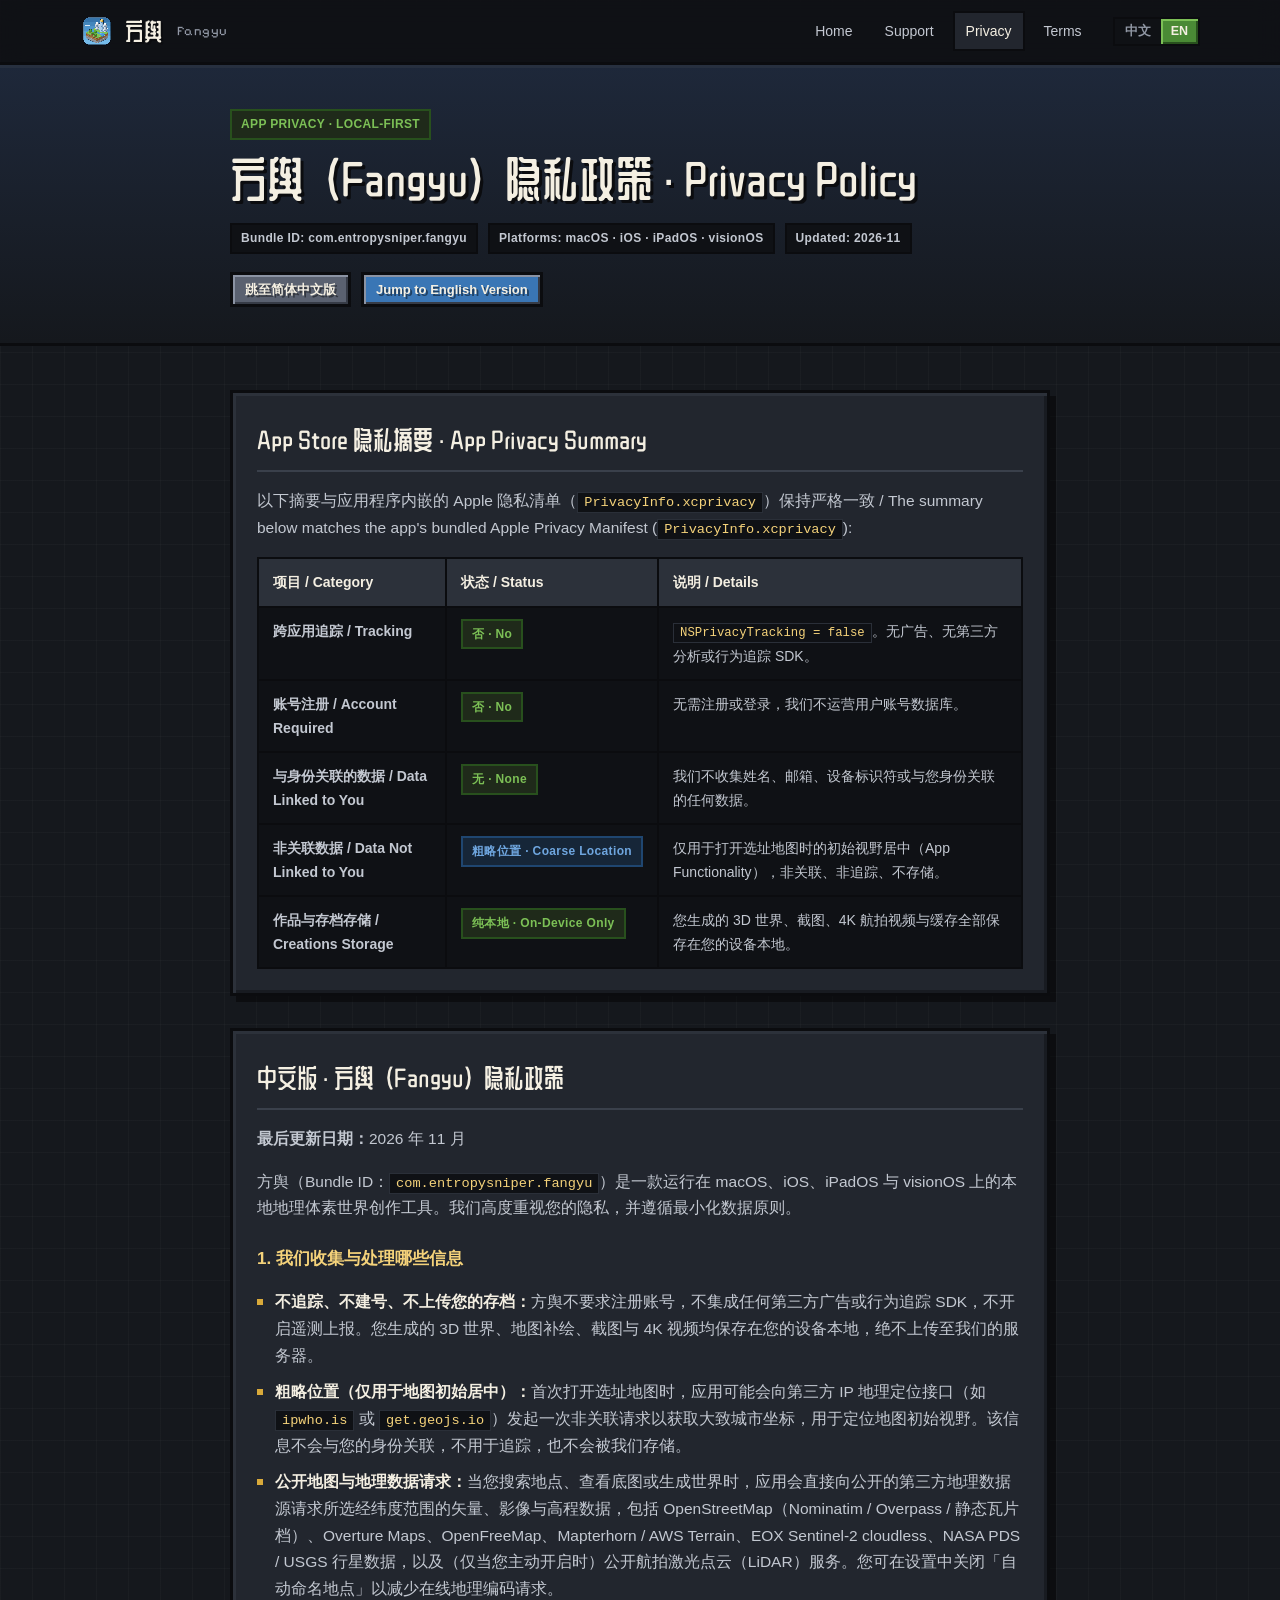
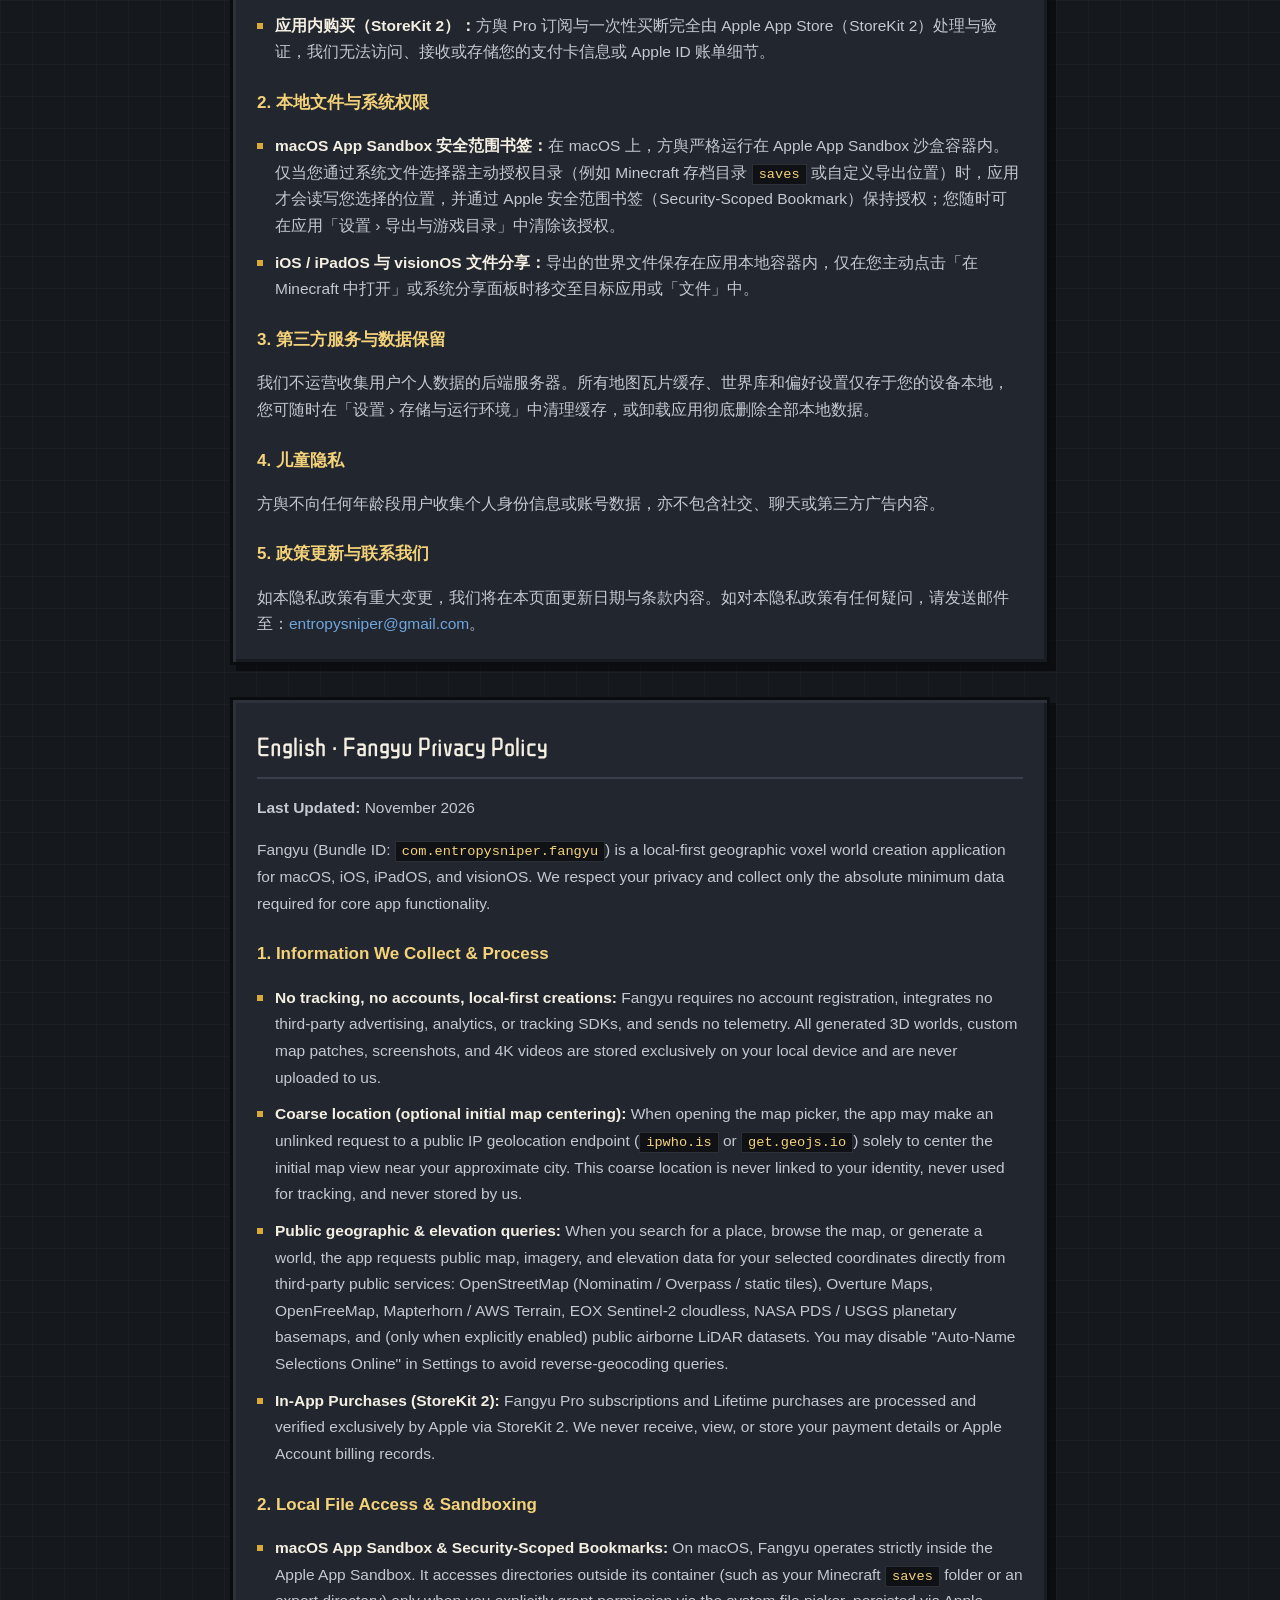
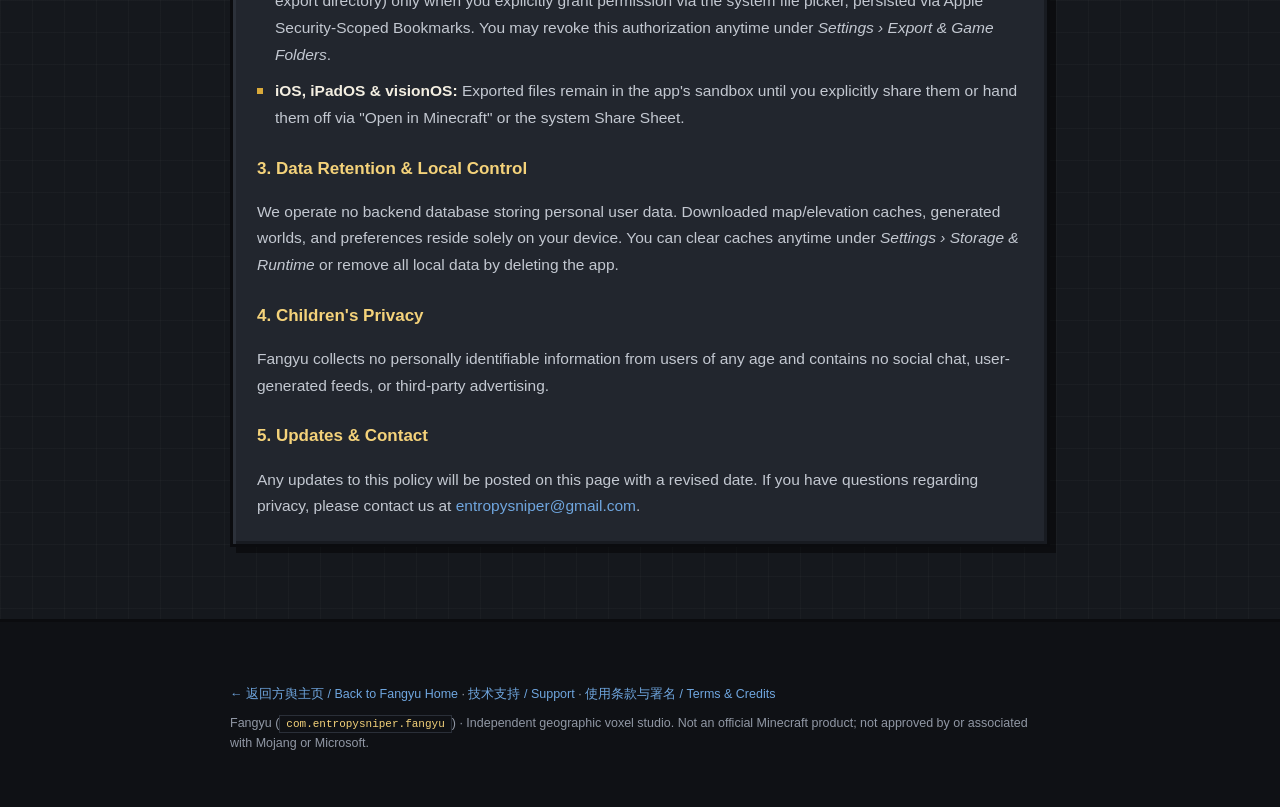
==== privacy/index.html @ dbdcccc5 "feat: add Fangyu GitHub Pages product homepage and App Store review pages" ====
<!doctype html>
<html lang="zh-Hans" data-lang="zh">
<head>
  <meta charset="utf-8" />
  <meta name="viewport" content="width=device-width, initial-scale=1, viewport-fit=cover" />
  <title>方舆（Fangyu）隐私政策 · Privacy Policy</title>
  <meta name="description" content="方舆（Fangyu, com.entropysniper.fangyu）隐私政策：零追踪、无需账号、本地优先存储，完整说明地理数据源与 App Store 购买隐私实践。" />
  <meta name="theme-color" content="#15181D" />
  <link rel="icon" type="image/png" href="../assets/favicon.png" />
  <link rel="apple-touch-icon" href="../assets/apple-touch-icon.png" />
  <link rel="preconnect" href="https://fonts.googleapis.com" />
  <link rel="preconnect" href="https://fonts.gstatic.com" crossorigin />
  <link href="https://fonts.googleapis.com/css2?family=Pixelify+Sans:wght@500;700&family=ZCOOL+QingKe+HuangYou&display=swap" rel="stylesheet" />
  <link rel="stylesheet" href="../assets/fangyu.css" />
  <script src="../assets/site.js"></script>
</head>
<body>

  <header class="site-nav">
    <div class="wrap nav-inner">
      <a class="brand" href="../index.html">
        <img class="brand-icon" src="../assets/app-icon-256.png" alt="方舆 Fangyu" width="34" height="34" />
        <span class="brand-name">方舆</span>
        <span class="brand-sub">Fangyu</span>
      </a>
      <nav class="nav-links" aria-label="Primary">
        <a href="../index.html"><span data-i18n="zh">产品主页</span><span data-i18n="en">Home</span></a>
        <a href="../support.html"><span data-i18n="zh">技术支持</span><span data-i18n="en">Support</span></a>
        <a href="../privacy.html" class="is-active"><span data-i18n="zh">隐私政策</span><span data-i18n="en">Privacy</span></a>
        <a href="../terms.html"><span data-i18n="zh">使用条款与署名</span><span data-i18n="en">Terms</span></a>
      </nav>
      <div class="lang-switch" role="group" aria-label="Language">
        <button type="button" data-set-lang="zh" class="is-on" aria-pressed="true">中文</button>
        <button type="button" data-set-lang="en" aria-pressed="false">EN</button>
      </div>
    </div>
  </header>

  <section class="doc-hero">
    <div class="wrap-narrow">
      <span class="px-badge px-badge-green">APP PRIVACY · LOCAL-FIRST</span>
      <h1>方舆（Fangyu）隐私政策 · Privacy Policy</h1>
      <div class="doc-meta">
        <span class="px-badge">Bundle ID: com.entropysniper.fangyu</span>
        <span class="px-badge">Platforms: macOS · iOS · iPadOS · visionOS</span>
        <span class="px-badge">Updated: 2026-11</span>
      </div>
      <div class="doc-jump">
        <a class="px-btn px-btn-stone px-btn-sm" href="#zh">跳至简体中文版</a>
        <a class="px-btn px-btn-water px-btn-sm" href="#en">Jump to English Version</a>
      </div>
    </div>
  </section>

  <main class="wrap-narrow doc-body">
    <!-- App Privacy Summary Table (Always Visible in Both Languages) -->
    <section class="px-panel doc-section" aria-label="App Privacy Summary">
      <h2>App Store 隐私摘要 · App Privacy Summary</h2>
      <p>以下摘要与应用程序内嵌的 Apple 隐私清单（<code>PrivacyInfo.xcprivacy</code>）保持严格一致 / The summary below matches the app's bundled Apple Privacy Manifest (<code>PrivacyInfo.xcprivacy</code>):</p>
      <div class="data-table-wrap">
        <table class="data-table">
          <thead>
            <tr>
              <th>项目 / Category</th>
              <th>状态 / Status</th>
              <th>说明 / Details</th>
            </tr>
          </thead>
          <tbody>
            <tr>
              <td><strong>跨应用追踪 / Tracking</strong></td>
              <td><span class="px-badge px-badge-green">否 · No</span></td>
              <td><code>NSPrivacyTracking = false</code>。无广告、无第三方分析或行为追踪 SDK。</td>
            </tr>
            <tr>
              <td><strong>账号注册 / Account Required</strong></td>
              <td><span class="px-badge px-badge-green">否 · No</span></td>
              <td>无需注册或登录，我们不运营用户账号数据库。</td>
            </tr>
            <tr>
              <td><strong>与身份关联的数据 / Data Linked to You</strong></td>
              <td><span class="px-badge px-badge-green">无 · None</span></td>
              <td>我们不收集姓名、邮箱、设备标识符或与您身份关联的任何数据。</td>
            </tr>
            <tr>
              <td><strong>非关联数据 / Data Not Linked to You</strong></td>
              <td><span class="px-badge px-badge-water">粗略位置 · Coarse Location</span></td>
              <td>仅用于打开选址地图时的初始视野居中（App Functionality），非关联、非追踪、不存储。</td>
            </tr>
            <tr>
              <td><strong>作品与存档存储 / Creations Storage</strong></td>
              <td><span class="px-badge px-badge-green">纯本地 · On-Device Only</span></td>
              <td>您生成的 3D 世界、截图、4K 航拍视频与缓存全部保存在您的设备本地。</td>
            </tr>
          </tbody>
        </table>
      </div>
    </section>

    <!-- Simplified Chinese Full Text (Always in DOM, no JS required) -->
    <article class="px-panel doc-section" id="zh" lang="zh-Hans">
      <h2>中文版 · 方舆（Fangyu）隐私政策</h2>
      <p><strong>最后更新日期：</strong>2026 年 11 月</p>
      <p>方舆（Bundle ID：<code>com.entropysniper.fangyu</code>）是一款运行在 macOS、iOS、iPadOS 与 visionOS 上的本地地理体素世界创作工具。我们高度重视您的隐私，并遵循最小化数据原则。</p>

      <h3>1. 我们收集与处理哪些信息</h3>
      <ul class="doc-list">
        <li><strong>不追踪、不建号、不上传您的存档：</strong>方舆不要求注册账号，不集成任何第三方广告或行为追踪 SDK，不开启遥测上报。您生成的 3D 世界、地图补绘、截图与 4K 视频均保存在您的设备本地，绝不上传至我们的服务器。</li>
        <li><strong>粗略位置（仅用于地图初始居中）：</strong>首次打开选址地图时，应用可能会向第三方 IP 地理定位接口（如 <code>ipwho.is</code> 或 <code>get.geojs.io</code>）发起一次非关联请求以获取大致城市坐标，用于定位地图初始视野。该信息不会与您的身份关联，不用于追踪，也不会被我们存储。</li>
        <li><strong>公开地图与地理数据请求：</strong>当您搜索地点、查看底图或生成世界时，应用会直接向公开的第三方地理数据源请求所选经纬度范围的矢量、影像与高程数据，包括 OpenStreetMap（Nominatim / Overpass / 静态瓦片档）、Overture Maps、OpenFreeMap、Mapterhorn / AWS Terrain、EOX Sentinel-2 cloudless、NASA PDS / USGS 行星数据，以及（仅当您主动开启时）公开航拍激光点云（LiDAR）服务。您可在设置中关闭「自动命名地点」以减少在线地理编码请求。</li>
        <li><strong>应用内购买（StoreKit 2）：</strong>方舆 Pro 订阅与一次性买断完全由 Apple App Store（StoreKit 2）处理与验证，我们无法访问、接收或存储您的支付卡信息或 Apple ID 账单细节。</li>
      </ul>

      <h3>2. 本地文件与系统权限</h3>
      <ul class="doc-list">
        <li><strong>macOS App Sandbox 安全范围书签：</strong>在 macOS 上，方舆严格运行在 Apple App Sandbox 沙盒容器内。仅当您通过系统文件选择器主动授权目录（例如 Minecraft 存档目录 <code>saves</code> 或自定义导出位置）时，应用才会读写您选择的位置，并通过 Apple 安全范围书签（Security-Scoped Bookmark）保持授权；您随时可在应用「设置 › 导出与游戏目录」中清除该授权。</li>
        <li><strong>iOS / iPadOS 与 visionOS 文件分享：</strong>导出的世界文件保存在应用本地容器内，仅在您主动点击「在 Minecraft 中打开」或系统分享面板时移交至目标应用或「文件」中。</li>
      </ul>

      <h3>3. 第三方服务与数据保留</h3>
      <p>我们不运营收集用户个人数据的后端服务器。所有地图瓦片缓存、世界库和偏好设置仅存于您的设备本地，您可随时在「设置 › 存储与运行环境」中清理缓存，或卸载应用彻底删除全部本地数据。</p>

      <h3>4. 儿童隐私</h3>
      <p>方舆不向任何年龄段用户收集个人身份信息或账号数据，亦不包含社交、聊天或第三方广告内容。</p>

      <h3>5. 政策更新与联系我们</h3>
      <p>如本隐私政策有重大变更，我们将在本页面更新日期与条款内容。如对本隐私政策有任何疑问，请发送邮件至：<a href="mailto:entropysniper@gmail.com">entropysniper@gmail.com</a>。</p>
    </article>

    <!-- English Full Text (Always in DOM, no JS required) -->
    <article class="px-panel doc-section" id="en" lang="en">
      <h2>English · Fangyu Privacy Policy</h2>
      <p><strong>Last Updated:</strong> November 2026</p>
      <p>Fangyu (Bundle ID: <code>com.entropysniper.fangyu</code>) is a local-first geographic voxel world creation application for macOS, iOS, iPadOS, and visionOS. We respect your privacy and collect only the absolute minimum data required for core app functionality.</p>

      <h3>1. Information We Collect &amp; Process</h3>
      <ul class="doc-list">
        <li><strong>No tracking, no accounts, local-first creations:</strong> Fangyu requires no account registration, integrates no third-party advertising, analytics, or tracking SDKs, and sends no telemetry. All generated 3D worlds, custom map patches, screenshots, and 4K videos are stored exclusively on your local device and are never uploaded to us.</li>
        <li><strong>Coarse location (optional initial map centering):</strong> When opening the map picker, the app may make an unlinked request to a public IP geolocation endpoint (<code>ipwho.is</code> or <code>get.geojs.io</code>) solely to center the initial map view near your approximate city. This coarse location is never linked to your identity, never used for tracking, and never stored by us.</li>
        <li><strong>Public geographic &amp; elevation queries:</strong> When you search for a place, browse the map, or generate a world, the app requests public map, imagery, and elevation data for your selected coordinates directly from third-party public services: OpenStreetMap (Nominatim / Overpass / static tiles), Overture Maps, OpenFreeMap, Mapterhorn / AWS Terrain, EOX Sentinel-2 cloudless, NASA PDS / USGS planetary basemaps, and (only when explicitly enabled) public airborne LiDAR datasets. You may disable "Auto-Name Selections Online" in Settings to avoid reverse-geocoding queries.</li>
        <li><strong>In-App Purchases (StoreKit 2):</strong> Fangyu Pro subscriptions and Lifetime purchases are processed and verified exclusively by Apple via StoreKit 2. We never receive, view, or store your payment details or Apple Account billing records.</li>
      </ul>

      <h3>2. Local File Access &amp; Sandboxing</h3>
      <ul class="doc-list">
        <li><strong>macOS App Sandbox &amp; Security-Scoped Bookmarks:</strong> On macOS, Fangyu operates strictly inside the Apple App Sandbox. It accesses directories outside its container (such as your Minecraft <code>saves</code> folder or an export directory) only when you explicitly grant permission via the system file picker, persisted via Apple Security-Scoped Bookmarks. You may revoke this authorization anytime under <em>Settings › Export &amp; Game Folders</em>.</li>
        <li><strong>iOS, iPadOS &amp; visionOS:</strong> Exported files remain in the app's sandbox until you explicitly share them or hand them off via "Open in Minecraft" or the system Share Sheet.</li>
      </ul>

      <h3>3. Data Retention &amp; Local Control</h3>
      <p>We operate no backend database storing personal user data. Downloaded map/elevation caches, generated worlds, and preferences reside solely on your device. You can clear caches anytime under <em>Settings › Storage &amp; Runtime</em> or remove all local data by deleting the app.</p>

      <h3>4. Children's Privacy</h3>
      <p>Fangyu collects no personally identifiable information from users of any age and contains no social chat, user-generated feeds, or third-party advertising.</p>

      <h3>5. Updates &amp; Contact</h3>
      <p>Any updates to this policy will be posted on this page with a revised date. If you have questions regarding privacy, please contact us at <a href="mailto:entropysniper@gmail.com">entropysniper@gmail.com</a>.</p>
    </article>
  </main>

  <footer class="site-footer">
    <div class="wrap-narrow footer-bottom">
      <p><a href="../index.html">← 返回方舆主页 / Back to Fangyu Home</a> · <a href="../support.html">技术支持 / Support</a> · <a href="../terms.html">使用条款与署名 / Terms &amp; Credits</a></p>
      <p>Fangyu (<code>com.entropysniper.fangyu</code>) · Independent geographic voxel studio. Not an official Minecraft product; not approved by or associated with Mojang or Microsoft.</p>
    </div>
  </footer>

</body>
</html>
---- assets/fangyu.css ----
/* ==========================================================================
   方舆像素 (Fangyu Pixel) — Product Homepage & App Store Compliance Stylesheet
   Tokens faithfully derived from apple/PixelCore/PixelTheme.swift
   ========================================================================== */

:root {
  /* Core surfaces */
  --bg: #15181D;
  --screen-bg: #1A1D23;
  --panel: #22262E;
  --panel-2: #2C313A;
  --well: #0F1115;
  --well-line: #2A2F38;
  --edge: #0B0C0F;
  --rule: #3A404B;
  --sep: #1D2128;

  /* Ink */
  --ink: #F4EFE2;
  --ink-2: #C3C8D1;
  --ink-3: #9198A5;

  /* Block materials */
  --stone: #5A6170;
  --stone-hi: #8B93A3;
  --stone-lo: #363B46;

  --grass: #4A8A35;
  --grass-hi: #7CC056;
  --grass-lo: #28501D;
  --grass-wash: #1F2A1A;

  --gold: #D9A93A;
  --gold-hi: #F4D27A;
  --gold-lo: #7C5C17;
  --gold-ink: #2A1D05;
  --gold-wash: #2A2412;

  --water: #3A76B5;
  --water-hi: #6FA6DF;
  --water-lo: #1F4670;
  --water-wash: #162638;

  --red: #B3443A;
  --red-hi: #E07462;
  --red-lo: #66221B;
  --red-wash: #2E1512;

  /* Typography */
  --font-display: "ZCOOL QingKe HuangYou", "PingFang SC", "Hiragino Sans GB", "Noto Sans SC", sans-serif;
  --font-num: "Pixelify Sans", ui-monospace, "SF Mono", Menlo, Consolas, monospace;
  --font-body: -apple-system, BlinkMacSystemFont, "SF Pro Text", "PingFang SC", "Hiragino Sans GB", "Noto Sans SC", "Microsoft YaHei", sans-serif;
  --font-mono: ui-monospace, "SF Mono", Menlo, Consolas, monospace;

  /* Metrics */
  --edge-w: 3px;
  --shadow: 6px 6px 0 rgba(0, 0, 0, 0.45);
  --shadow-sm: 4px 4px 0 rgba(0, 0, 0, 0.42);
  --max-w: 1160px;

  color-scheme: dark;
}

*, *::before, *::after {
  box-sizing: border-box;
}

html {
  scroll-behavior: smooth;
  background: var(--bg);
}

body {
  margin: 0;
  background-color: var(--bg);
  background-image:
    linear-gradient(rgba(244, 239, 226, 0.028) 1px, transparent 1px),
    linear-gradient(90deg, rgba(244, 239, 226, 0.028) 1px, transparent 1px);
  background-size: 32px 32px;
  color: var(--ink);
  font-family: var(--font-body);
  font-size: 15.5px;
  line-height: 1.72;
  -webkit-font-smoothing: antialiased;
  overflow-x: hidden;
}

h1, h2, h3, h4, p, ul, ol, dl, dd, figure {
  margin: 0;
}

ul, ol {
  padding: 0;
  list-style: none;
}

img {
  max-width: 100%;
  display: block;
}

a {
  color: var(--water-hi);
  text-decoration: none;
  text-underline-offset: 3px;
}

a:hover {
  text-decoration: underline;
}

:focus-visible {
  outline: 3px solid var(--ink);
  outline-offset: 3px;
}

code {
  font-family: var(--font-mono);
  font-size: 0.88em;
  background: var(--well);
  border: 1px solid var(--well-line);
  padding: 2px 6px;
  color: var(--gold-hi);
  overflow-wrap: anywhere;
}

/* Language visibility */
html[data-lang="zh"] [data-i18n="en"],
html[data-lang="en"] [data-i18n="zh"] {
  display: none !important;
}

/* Layout container */
.wrap {
  max-width: var(--max-w);
  margin: 0 auto;
  padding-inline: max(20px, env(safe-area-inset-left, 0px));
}

.wrap-narrow {
  max-width: 860px;
  margin: 0 auto;
  padding-inline: max(20px, env(safe-area-inset-left, 0px));
}

/* ==========================================================================
   Navigation Bar
   ========================================================================== */
.site-nav {
  position: sticky;
  top: 0;
  z-index: 50;
  background: rgba(15, 17, 21, 0.88);
  backdrop-filter: blur(12px);
  -webkit-backdrop-filter: blur(12px);
  border-bottom: 3px solid var(--edge);
  box-shadow: 0 3px 0 rgba(58, 64, 75, 0.35);
}

.nav-inner {
  display: flex;
  align-items: center;
  gap: 18px;
  min-height: 62px;
  padding-block: 8px;
}

.brand {
  display: inline-flex;
  align-items: center;
  gap: 11px;
  color: var(--ink);
  text-decoration: none !important;
  flex-shrink: 0;
}

.brand-icon {
  width: 34px;
  height: 34px;
  image-rendering: pixelated;
  flex-shrink: 0;
}

.brand-name {
  font-family: var(--font-display);
  font-size: 24px;
  letter-spacing: 0.06em;
  line-height: 1;
  text-shadow: 2px 2px 0 var(--edge);
}

.brand-sub {
  font-family: var(--font-num);
  font-size: 13px;
  color: var(--ink-3);
  letter-spacing: 0.04em;
  margin-left: 2px;
}

.nav-links {
  display: flex;
  align-items: center;
  gap: 6px;
  margin-left: auto;
  flex-wrap: wrap;
}

.nav-links a {
  color: var(--ink-2);
  font-size: 14px;
  font-weight: 500;
  padding: 6px 11px;
  border: 2px solid transparent;
  transition: color 0.12s, background 0.12s, border-color 0.12s;
  white-space: nowrap;
}

.nav-links a:hover,
.nav-links a.is-active {
  color: var(--ink);
  background: var(--panel);
  border-color: var(--edge);
  text-decoration: none;
}

.lang-switch {
  display: inline-flex;
  border: 2px solid var(--edge);
  background: var(--well);
  flex-shrink: 0;
}

.lang-switch button {
  appearance: none;
  border: 0;
  background: transparent;
  color: var(--ink-3);
  font-family: var(--font-body);
  font-size: 12.5px;
  font-weight: 600;
  padding: 5px 10px;
  cursor: pointer;
  line-height: 1.2;
}

.lang-switch button.is-on {
  background: var(--grass);
  color: var(--ink);
  box-shadow: inset 2px 2px 0 var(--grass-hi), inset -2px -2px 0 var(--grass-lo);
}

.lang-switch button:hover:not(.is-on) {
  color: var(--ink);
  background: var(--panel);
}

/* ==========================================================================
   Pixel UI Primitives (Panels, Buttons, Badges, Wells)
   ========================================================================== */
.px-panel {
  background: var(--panel);
  border: var(--edge-w) solid var(--edge);
  box-shadow:
    inset 3px 3px 0 var(--panel-2),
    inset -3px -3px 0 #181B21,
    var(--shadow);
  padding: 24px;
}

.px-panel-flat {
  background: var(--panel);
  border: var(--edge-w) solid var(--edge);
  box-shadow:
    inset 2px 2px 0 var(--panel-2),
    inset -2px -2px 0 #181B21;
  padding: 20px;
}

.px-panel-gold {
  background: var(--gold-wash);
  border: var(--edge-w) solid var(--gold-lo);
  box-shadow:
    inset 2px 2px 0 rgba(244, 210, 122, 0.2),
    inset -2px -2px 0 rgba(11, 12, 15, 0.5),
    var(--shadow);
  padding: 24px;
}

.px-well {
  background: var(--well);
  border: var(--edge-w) solid var(--edge);
  box-shadow: inset 3px 3px 0 rgba(0, 0, 0, 0.55);
  padding: 16px;
}

.px-btn {
  display: inline-flex;
  align-items: center;
  justify-content: center;
  gap: 8px;
  font-family: var(--font-body);
  font-size: 14px;
  font-weight: 600;
  line-height: 1.2;
  padding: 10px 15px;
  border: var(--edge-w) solid var(--edge);
  cursor: pointer;
  text-decoration: none !important;
  transition: transform 0.08s ease, filter 0.1s ease;
  user-select: none;
  white-space: nowrap;
}

.px-btn:hover {
  filter: brightness(1.08);
}

.px-btn:active {
  transform: translate(2px, 2px);
}

.px-btn-primary {
  background: var(--grass);
  color: var(--ink);
  box-shadow:
    inset 3px 3px 0 var(--grass-hi),
    inset -3px -3px 0 var(--grass-lo),
    var(--shadow-sm);
  text-shadow: 2px 2px 0 rgba(0, 0, 0, 0.45);
}

.px-btn-gold {
  background: var(--gold);
  color: var(--gold-ink);
  box-shadow:
    inset 3px 3px 0 var(--gold-hi),
    inset -3px -3px 0 var(--gold-lo),
    var(--shadow-sm);
  text-shadow: 1px 1px 0 rgba(255, 255, 255, 0.3);
}

.px-btn-stone {
  background: var(--stone);
  color: var(--ink);
  box-shadow:
    inset 3px 3px 0 var(--stone-hi),
    inset -3px -3px 0 var(--stone-lo),
    var(--shadow-sm);
  text-shadow: 2px 2px 0 rgba(0, 0, 0, 0.45);
}

.px-btn-water {
  background: var(--water);
  color: var(--ink);
  box-shadow:
    inset 3px 3px 0 var(--water-hi),
    inset -3px -3px 0 var(--water-lo),
    var(--shadow-sm);
  text-shadow: 2px 2px 0 rgba(0, 0, 0, 0.45);
}

.px-btn-sm {
  font-size: 13px;
  padding: 7px 12px;
  box-shadow:
    inset 2px 2px 0 var(--stone-hi),
    inset -2px -2px 0 var(--stone-lo);
}

.px-badge {
  display: inline-flex;
  align-items: center;
  gap: 6px;
  font-size: 12px;
  font-weight: 600;
  letter-spacing: 0.03em;
  padding: 3px 9px;
  border: 2px solid var(--edge);
  background: var(--well);
  color: var(--ink-2);
  white-space: nowrap;
}

.px-badge .dot {
  width: 7px;
  height: 7px;
  display: inline-block;
  flex-shrink: 0;
}

.px-badge-green {
  background: var(--grass-wash);
  border-color: var(--grass-lo);
  color: var(--grass-hi);
}

.px-badge-gold {
  background: var(--gold-wash);
  border-color: var(--gold-lo);
  color: var(--gold-hi);
}

.px-badge-water {
  background: var(--water-wash);
  border-color: var(--water-lo);
  color: var(--water-hi);
}

/* ==========================================================================
   Hero Section (Dusk Pixel Sky Bands + Interactive Voxel Diorama)
   ========================================================================== */
.hero {
  position: relative;
  padding-block: 52px 64px;
  background:
    linear-gradient(
      180deg,
      #1B2435 0%,
      #1B2435 16%,
      #223049 16%,
      #223049 32%,
      #2C3D5A 32%,
      #2C3D5A 48%,
      #3B4E6B 48%,
      #3B4E6B 62%,
      #4A5872 62%,
      #4A5872 74%,
      #242B38 74%,
      #15181D 100%
    );
  border-bottom: 3px solid var(--edge);
  overflow: hidden;
}

.hero::after {
  content: "";
  position: absolute;
  inset: 0;
  background-image:
    linear-gradient(rgba(11, 12, 15, 0.16) 1px, transparent 1px),
    linear-gradient(90deg, rgba(11, 12, 15, 0.16) 1px, transparent 1px);
  background-size: 32px 32px;
  pointer-events: none;
}

.hero-grid {
  position: relative;
  z-index: 1;
  display: grid;
  grid-template-columns: minmax(0, 1.02fr) minmax(0, 1.08fr);
  gap: 36px;
  align-items: center;
}

.hero-copy {
  display: flex;
  flex-direction: column;
  gap: 18px;
}

.hero-brand-row {
  display: flex;
  align-items: center;
  gap: 18px;
}

.hero-app-icon {
  width: 82px;
  height: 82px;
  image-rendering: pixelated;
  filter: drop-shadow(5px 5px 0 rgba(0, 0, 0, 0.48));
  flex-shrink: 0;
}

.hero-title {
  font-family: var(--font-display);
  font-size: clamp(48px, 6.2vw, 76px);
  font-weight: 400;
  line-height: 1.04;
  letter-spacing: 0.08em;
  color: var(--ink);
  text-shadow: 5px 5px 0 var(--edge);
}

.hero-title-en {
  font-family: var(--font-num);
  font-weight: 700;
  letter-spacing: 0.04em;
}

.hero-tagline {
  font-size: clamp(19px, 2.2vw, 24px);
  font-weight: 600;
  line-height: 1.4;
  color: var(--ink);
  text-shadow: 2px 2px 0 rgba(11, 12, 15, 0.85);
}

.hero-lede {
  font-size: 15.5px;
  color: #DDE2E8;
  max-width: 52ch;
  text-shadow: 1px 1px 0 rgba(11, 12, 15, 0.65);
}

.hero-platforms {
  display: flex;
  flex-wrap: wrap;
  gap: 8px;
}

.hero-actions {
  display: flex;
  flex-wrap: wrap;
  gap: 12px;
  padding-top: 4px;
}

.hero-note {
  font-size: 13px;
  color: #C3C8D1;
  border-left: 3px solid var(--gold);
  padding-left: 12px;
  background: rgba(15, 17, 21, 0.45);
  padding-block: 7px;
  padding-right: 12px;
}

/* Interactive Diorama Widget */
.diorama-shell {
  padding: 14px;
  display: flex;
  flex-direction: column;
  gap: 12px;
  background: rgba(21, 24, 29, 0.92);
}

.diorama-top {
  display: flex;
  align-items: center;
  justify-content: space-between;
  gap: 10px;
  flex-wrap: wrap;
}

.diorama-canvas-wrap {
  position: relative;
  width: 100%;
  aspect-ratio: 16 / 11;
  background: var(--well);
  border: 3px solid var(--edge);
  overflow: hidden;
  cursor: grab;
  touch-action: pan-y;
}

.diorama-canvas-wrap:active {
  cursor: grabbing;
}

.diorama-canvas-wrap canvas {
  width: 100%;
  height: 100%;
  display: block;
}

.diorama-hud-tl,
.diorama-hud-bl,
.diorama-hud-br {
  position: absolute;
  pointer-events: none;
  font-family: var(--font-mono);
  font-variant-numeric: tabular-nums;
  font-size: 11.5px;
  font-weight: 600;
  background: rgba(15, 17, 21, 0.84);
  border: 2px solid var(--edge);
  padding: 4px 9px;
  color: var(--ink);
  letter-spacing: 0.01em;
}

.diorama-hud-tl { top: 10px; left: 10px; }
.diorama-hud-bl { bottom: 10px; left: 10px; color: var(--gold-hi); }
.diorama-hud-br { bottom: 10px; right: 10px; color: var(--grass-hi); }

.diorama-controls {
  display: flex;
  flex-direction: column;
  gap: 8px;
}

.seg-row {
  display: flex;
  flex-wrap: wrap;
  gap: 6px;
  align-items: center;
}

.seg-label {
  font-size: 12px;
  font-weight: 600;
  color: var(--ink-3);
  min-width: 54px;
}

.seg-group {
  display: inline-flex;
  flex-wrap: wrap;
  border: 2px solid var(--edge);
  background: var(--well);
}

.seg-btn {
  appearance: none;
  border: 0;
  border-right: 2px solid var(--edge);
  background: transparent;
  color: var(--ink-2);
  font-family: var(--font-body);
  font-size: 12.5px;
  font-weight: 600;
  padding: 5px 10px;
  cursor: pointer;
}

.seg-btn:last-child {
  border-right: 0;
}

.seg-btn:hover {
  background: var(--panel);
  color: var(--ink);
}

.seg-btn.is-on {
  background: var(--grass);
  color: var(--ink);
  box-shadow: inset 2px 2px 0 var(--grass-hi), inset -2px -2px 0 var(--grass-lo);
}

.seg-btn.is-on-gold {
  background: var(--gold);
  color: var(--gold-ink);
  box-shadow: inset 2px 2px 0 var(--gold-hi), inset -2px -2px 0 var(--gold-lo);
}

.seg-btn.is-on-water {
  background: var(--water);
  color: var(--ink);
  box-shadow: inset 2px 2px 0 var(--water-hi), inset -2px -2px 0 var(--water-lo);
}

/* ==========================================================================
   Stats Ribbon
   ========================================================================== */
.stats-strip {
  background: var(--screen-bg);
  border-bottom: 3px solid var(--edge);
  padding-block: 22px;
}

.stats-grid {
  display: grid;
  grid-template-columns: repeat(4, minmax(0, 1fr));
  gap: 16px;
}

.stat-item {
  border-left: 3px solid var(--rule);
  padding-left: 14px;
}

.stat-num {
  font-family: var(--font-num);
  font-size: 26px;
  font-weight: 700;
  color: var(--gold-hi);
  line-height: 1.15;
}

.stat-label {
  font-size: 13px;
  color: var(--ink-2);
  margin-top: 2px;
}

/* ==========================================================================
   Content Sections
   ========================================================================== */
.sec {
  padding-block: 68px;
  border-bottom: 3px solid var(--sep);
}

.sec-alt {
  background: rgba(26, 29, 35, 0.72);
}

.sec-head {
  display: flex;
  flex-direction: column;
  gap: 10px;
  margin-bottom: 34px;
  max-width: 680px;
}

.sec-eyebrow {
  font-family: var(--font-num);
  font-size: 13px;
  font-weight: 600;
  letter-spacing: 0.12em;
  text-transform: uppercase;
  color: var(--gold-hi);
}

.sec-title {
  font-family: var(--font-display);
  font-size: clamp(28px, 3.6vw, 40px);
  font-weight: 400;
  line-height: 1.22;
  letter-spacing: 0.04em;
  text-shadow: 3px 3px 0 var(--edge);
}

.sec-desc {
  font-size: 15.5px;
  color: var(--ink-2);
}

/* 4-Step Flow */
.steps-grid {
  display: grid;
  grid-template-columns: repeat(4, minmax(0, 1fr));
  gap: 18px;
}

.step-card {
  display: flex;
  flex-direction: column;
  gap: 10px;
}

.step-num {
  font-family: var(--font-num);
  font-size: 28px;
  font-weight: 700;
  color: var(--grass-hi);
  line-height: 1;
}

.step-card h3 {
  font-size: 17px;
  font-weight: 700;
  color: var(--ink);
}

.step-card p {
  font-size: 14px;
  color: var(--ink-2);
}

/* Visual Showcase Gallery */
.gallery-grid {
  display: grid;
  grid-template-columns: repeat(3, minmax(0, 1fr));
  gap: 20px;
}

.gallery-card {
  padding: 0;
  overflow: hidden;
  display: flex;
  flex-direction: column;
}

.gallery-img-wrap {
  position: relative;
  aspect-ratio: 16 / 10;
  background: var(--well);
  border-bottom: 3px solid var(--edge);
  overflow: hidden;
}

.gallery-img-wrap img {
  width: 100%;
  height: 100%;
  object-fit: cover;
  transition: transform 0.35s ease;
}

.gallery-card:hover .gallery-img-wrap img {
  transform: scale(1.03);
}

.gallery-tag {
  position: absolute;
  top: 10px;
  left: 10px;
}

.gallery-body {
  padding: 18px 20px 20px;
  display: flex;
  flex-direction: column;
  gap: 8px;
  flex: 1;
}

.gallery-body h3 {
  font-size: 17px;
  font-weight: 700;
}

.gallery-body p {
  font-size: 14px;
  color: var(--ink-2);
}

/* Feature Bento Grid */
.features-grid {
  display: grid;
  grid-template-columns: repeat(3, minmax(0, 1fr));
  gap: 20px;
}

.feat-card {
  display: flex;
  flex-direction: column;
  gap: 12px;
}

.feat-head {
  display: flex;
  align-items: center;
  justify-content: space-between;
  gap: 10px;
}

.feat-icon {
  width: 40px;
  height: 40px;
  display: grid;
  place-items: center;
  background: var(--well);
  border: 3px solid var(--edge);
  font-family: var(--font-num);
  font-size: 18px;
  font-weight: 700;
  color: var(--gold-hi);
  flex-shrink: 0;
}

.feat-card h3 {
  font-size: 17.5px;
  font-weight: 700;
}

.feat-card p {
  font-size: 14.5px;
  color: var(--ink-2);
}

.feat-tags {
  display: flex;
  flex-wrap: wrap;
  gap: 6px;
  margin-top: auto;
  padding-top: 6px;
}

.feat-tags span {
  font-size: 12px;
  color: var(--ink-2);
  background: var(--well);
  border: 1px solid var(--well-line);
  padding: 2px 8px;
}

/* Export Formats Grid */
.exports-grid {
  display: grid;
  grid-template-columns: repeat(4, minmax(0, 1fr));
  gap: 16px;
}

.export-card {
  display: flex;
  flex-direction: column;
  gap: 8px;
  padding: 18px;
}

.export-ext {
  font-family: var(--font-num);
  font-size: 18px;
  font-weight: 700;
  color: var(--water-hi);
}

.export-card h3 {
  font-size: 15.5px;
  font-weight: 700;
}

.export-card p {
  font-size: 13.5px;
  color: var(--ink-2);
}

/* Apple Ecosystem Platforms */
.platforms-grid {
  display: grid;
  grid-template-columns: repeat(3, minmax(0, 1fr));
  gap: 20px;
}

.plat-card {
  display: flex;
  flex-direction: column;
  gap: 12px;
}

.plat-req {
  font-family: var(--font-num);
  font-size: 13px;
  color: var(--water-hi);
}

.plat-list {
  display: flex;
  flex-direction: column;
  gap: 7px;
  font-size: 14px;
  color: var(--ink-2);
}

.plat-list li {
  padding-left: 16px;
  position: relative;
}

.plat-list li::before {
  content: "";
  position: absolute;
  left: 0;
  top: 0.62em;
  width: 6px;
  height: 6px;
  background: var(--grass-hi);
}

/* Landmarks Chips */
.landmark-wall {
  display: flex;
  flex-wrap: wrap;
  gap: 8px;
}

.landmark-chip {
  font-size: 13.5px;
  background: var(--panel);
  border: 2px solid var(--edge);
  box-shadow: inset 2px 2px 0 var(--panel-2);
  padding: 6px 12px;
  color: var(--ink);
}

.landmark-chip small {
  color: var(--ink-3);
  margin-left: 6px;
  font-size: 12px;
}

/* Pricing / Fangyu Pro Section */
.pricing-layout {
  display: grid;
  grid-template-columns: minmax(0, 1fr) minmax(0, 1.35fr);
  gap: 24px;
  align-items: start;
}

.plan-cards {
  display: grid;
  grid-template-columns: repeat(3, minmax(0, 1fr));
  gap: 16px;
}

.plan-card {
  display: flex;
  flex-direction: column;
  gap: 10px;
  padding: 20px;
}

.plan-card-featured {
  background: var(--gold-wash);
  border-color: var(--gold);
  box-shadow:
    inset 3px 3px 0 rgba(244, 210, 122, 0.22),
    inset -3px -3px 0 rgba(11, 12, 15, 0.6),
    var(--shadow);
}

.plan-price {
  font-family: var(--font-num);
  font-size: 32px;
  font-weight: 700;
  color: var(--ink);
  line-height: 1.1;
}

.plan-card-featured .plan-price {
  color: var(--gold-hi);
}

.plan-price-sub {
  font-family: var(--font-num);
  font-size: 14px;
  color: var(--ink-3);
}

.check-list {
  display: flex;
  flex-direction: column;
  gap: 9px;
  font-size: 14.5px;
}

.check-list li {
  display: flex;
  gap: 10px;
  align-items: flex-start;
  color: var(--ink-2);
}

.check-mark {
  font-family: var(--font-num);
  font-weight: 700;
  color: var(--grass-hi);
  flex-shrink: 0;
  line-height: 1.5;
}

.check-mark-gold {
  color: var(--gold-hi);
}

.disclosure-box {
  margin-top: 20px;
  font-size: 13px;
  line-height: 1.72;
  color: var(--ink-3);
}

/* App Store Review / Compliance Bar */
.review-grid {
  display: grid;
  grid-template-columns: repeat(3, minmax(0, 1fr));
  gap: 18px;
}

.review-card {
  display: flex;
  flex-direction: column;
  gap: 10px;
}

.review-card h3 {
  font-size: 16.5px;
  font-weight: 700;
}

.review-card p {
  font-size: 14px;
  color: var(--ink-2);
}

.review-card .px-btn {
  margin-top: auto;
  align-self: flex-start;
}

/* ==========================================================================
   Subpages (Privacy, Support, Terms)
   ========================================================================== */
.doc-hero {
  padding-block: 44px 36px;
  background: linear-gradient(180deg, #1E283A 0%, #15181D 100%);
  border-bottom: 3px solid var(--edge);
}

.doc-hero h1 {
  font-family: var(--font-display);
  font-size: clamp(32px, 4.4vw, 48px);
  font-weight: 400;
  line-height: 1.2;
  text-shadow: 3px 3px 0 var(--edge);
  margin-top: 10px;
}

.doc-meta {
  display: flex;
  flex-wrap: wrap;
  gap: 10px;
  margin-top: 16px;
}

.doc-jump {
  display: flex;
  flex-wrap: wrap;
  gap: 10px;
  margin-top: 18px;
}

.doc-body {
  padding-block: 44px 72px;
  display: flex;
  flex-direction: column;
  gap: 32px;
}

.doc-section {
  display: flex;
  flex-direction: column;
  gap: 16px;
}

.doc-section h2 {
  font-family: var(--font-display);
  font-size: 26px;
  font-weight: 400;
  color: var(--ink);
  padding-bottom: 8px;
  border-bottom: 2px solid var(--rule);
}

.doc-section h3 {
  font-size: 17px;
  font-weight: 700;
  color: var(--gold-hi);
  margin-top: 6px;
}

.doc-section p,
.doc-section li {
  color: var(--ink-2);
}

.doc-list {
  display: flex;
  flex-direction: column;
  gap: 10px;
}

.doc-list li {
  padding-left: 18px;
  position: relative;
}

.doc-list li::before {
  content: "";
  position: absolute;
  left: 0;
  top: 0.65em;
  width: 6px;
  height: 6px;
  background: var(--gold);
}

.doc-list strong {
  color: var(--ink);
}

.data-table-wrap {
  overflow-x: auto;
}

.data-table {
  width: 100%;
  border-collapse: collapse;
  font-size: 14px;
  min-width: 540px;
}

.data-table th,
.data-table td {
  text-align: left;
  padding: 11px 14px;
  border: 2px solid var(--edge);
  vertical-align: top;
}

.data-table th {
  background: var(--panel-2);
  color: var(--ink);
  font-weight: 700;
}

.data-table td {
  background: var(--well);
  color: var(--ink-2);
}

.faq-item {
  border-bottom: 2px solid var(--sep);
  padding-bottom: 16px;
  margin-bottom: 16px;
}

.faq-item:last-child {
  border-bottom: 0;
  padding-bottom: 0;
  margin-bottom: 0;
}

.faq-item h3 {
  font-size: 16px;
  color: var(--ink);
  margin-bottom: 6px;
}

.notice-pre {
  font-family: var(--font-mono);
  font-size: 12.5px;
  line-height: 1.65;
  background: var(--well);
  border: 2px solid var(--edge);
  padding: 16px;
  color: var(--ink-2);
  overflow-x: auto;
  white-space: pre-wrap;
}

/* ==========================================================================
   Footer
   ========================================================================== */
.site-footer {
  background: var(--well);
  border-top: 3px solid var(--edge);
  padding-block: 42px 54px;
  font-size: 13.5px;
  color: var(--ink-3);
}

.footer-top {
  display: flex;
  flex-wrap: wrap;
  justify-content: space-between;
  gap: 28px;
  padding-bottom: 24px;
  border-bottom: 2px solid var(--sep);
}

.footer-brand {
  max-width: 440px;
  display: flex;
  flex-direction: column;
  gap: 10px;
}

.footer-links {
  display: flex;
  flex-wrap: wrap;
  gap: 12px 24px;
  align-items: flex-start;
}

.footer-col {
  display: flex;
  flex-direction: column;
  gap: 7px;
  min-width: 130px;
}

.footer-col h4 {
  font-size: 12.5px;
  font-weight: 700;
  letter-spacing: 0.08em;
  text-transform: uppercase;
  color: var(--ink);
  margin-bottom: 3px;
}

.footer-col a {
  color: var(--ink-2);
  font-size: 13.5px;
}

.footer-bottom {
  padding-top: 20px;
  display: flex;
  flex-direction: column;
  gap: 8px;
  font-size: 12.5px;
  line-height: 1.65;
}

/* ==========================================================================
   Responsive
   ========================================================================== */
@media (max-width: 980px) {
  .hero-grid,
  .pricing-layout {
    grid-template-columns: 1fr;
  }

  .steps-grid,
  .exports-grid,
  .stats-grid {
    grid-template-columns: repeat(2, minmax(0, 1fr));
  }

  .gallery-grid,
  .features-grid,
  .platforms-grid,
  .review-grid,
  .plan-cards {
    grid-template-columns: 1fr;
  }
}

@media (max-width: 640px) {
  .nav-inner {
    flex-wrap: wrap;
    gap: 8px 10px;
    padding-block: 10px 8px;
  }

  .brand-sub {
    display: none;
  }

  .nav-links {
    order: 3;
    flex-basis: 100%;
    width: 100%;
    margin-left: 0;
    justify-content: flex-start;
    gap: 4px;
    padding-top: 8px;
    border-top: 1px solid var(--sep);
  }

  .nav-links a {
    font-size: 13px;
    padding: 4px 8px;
  }

  .lang-switch {
    margin-left: auto;
  }

  .hero {
    padding-block: 32px 44px;
  }

  .hero-app-icon {
    width: 64px;
    height: 64px;
  }

  .steps-grid,
  .exports-grid,
  .stats-grid {
    grid-template-columns: 1fr;
  }

  .px-panel {
    padding: 18px;
  }

  .diorama-hud-br {
    display: none;
  }
}

@media (prefers-reduced-motion: reduce) {
  html {
    scroll-behavior: auto;
  }
  .gallery-img-wrap img {
    transition: none;
  }
}
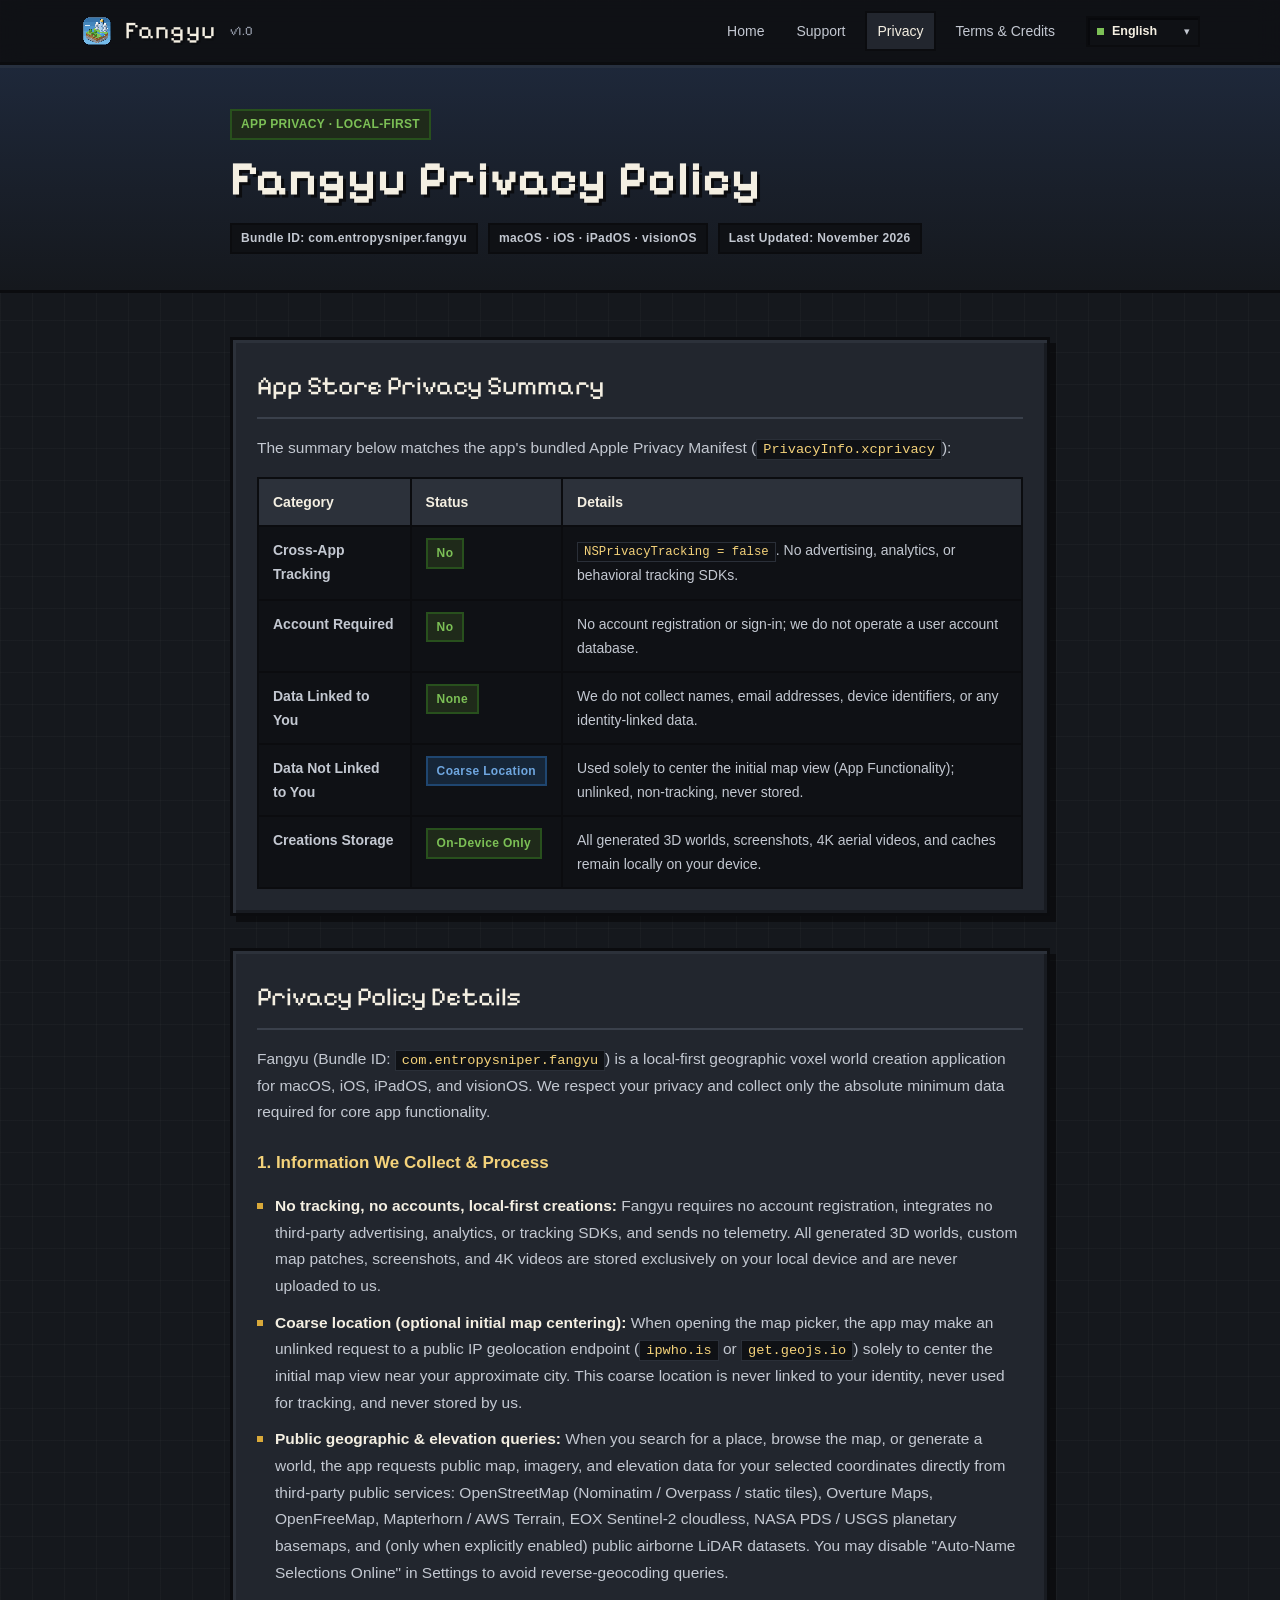
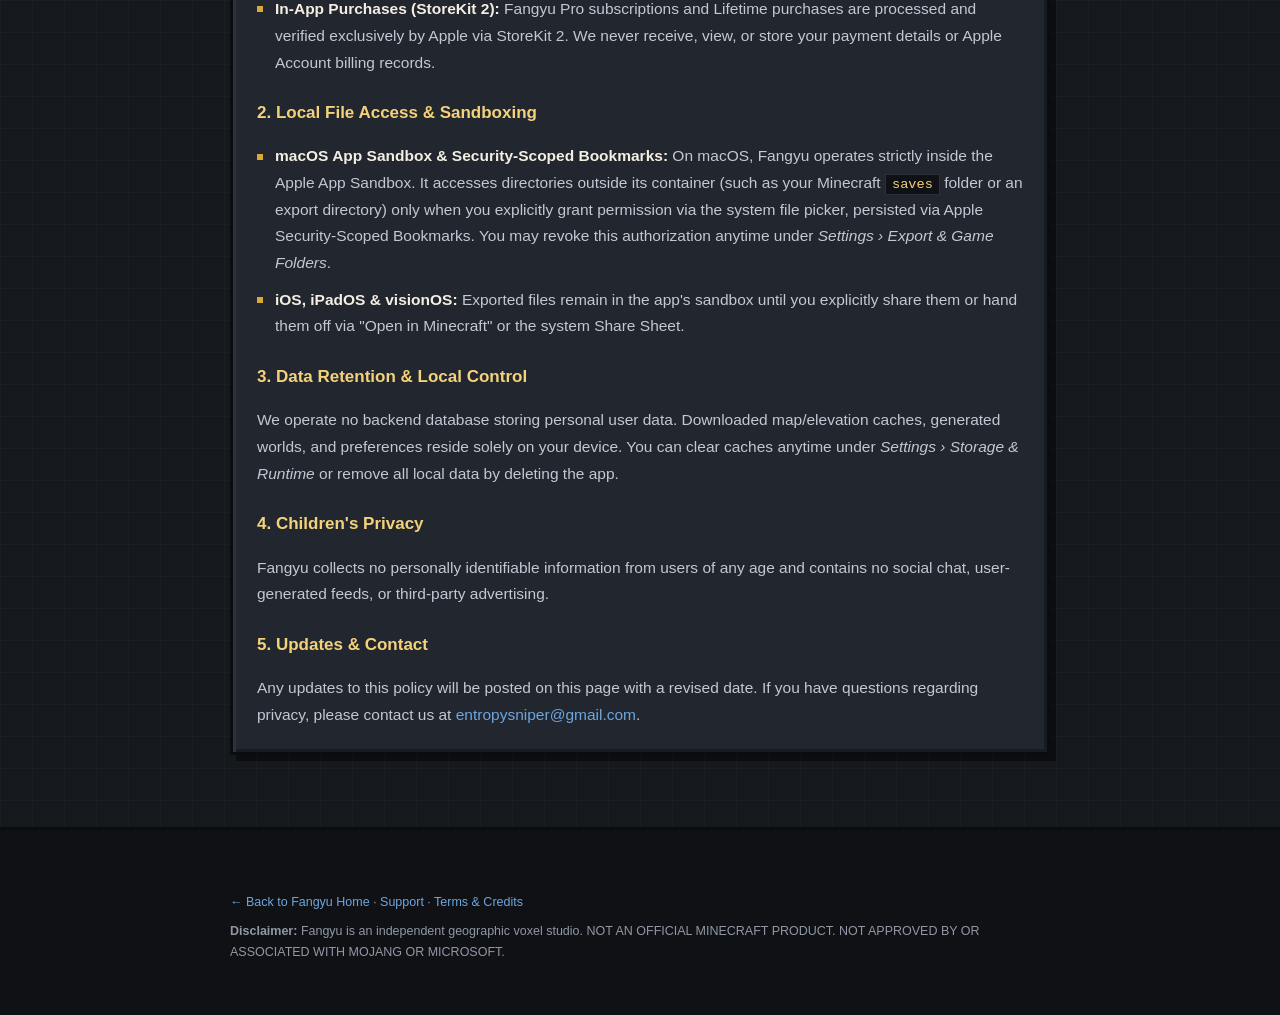
==== commit 57583ddd: "feat(i18n): default GitHub Pages to English and add DE, PT, ES, JA, KO localizations" ====
--- a/privacy/index.html
+++ b/privacy/index.html
@@ -1,10 +1,10 @@
 <!doctype html>
-<html lang="zh-Hans" data-lang="zh">
+<html lang="en" data-lang="en">
 <head>
   <meta charset="utf-8" />
   <meta name="viewport" content="width=device-width, initial-scale=1, viewport-fit=cover" />
-  <title>方舆（Fangyu）隐私政策 · Privacy Policy</title>
-  <meta name="description" content="方舆（Fangyu, com.entropysniper.fangyu）隐私政策：零追踪、无需账号、本地优先存储，完整说明地理数据源与 App Store 购买隐私实践。" />
+  <title>Fangyu Privacy Policy</title>
+  <meta name="description" content="Fangyu (com.entropysniper.fangyu) Privacy Policy: zero tracking, no accounts, local-first storage, public geographic data endpoints, and Apple StoreKit 2 privacy practices." />
   <meta name="theme-color" content="#15181D" />
   <link rel="icon" type="image/png" href="../assets/favicon.png" />
   <link rel="apple-touch-icon" href="../assets/apple-touch-icon.png" />
@@ -12,26 +12,34 @@
   <link rel="preconnect" href="https://fonts.gstatic.com" crossorigin />
   <link href="https://fonts.googleapis.com/css2?family=Pixelify+Sans:wght@500;700&family=ZCOOL+QingKe+HuangYou&display=swap" rel="stylesheet" />
   <link rel="stylesheet" href="../assets/fangyu.css" />
+  <script src="../assets/i18n-docs.js"></script>
   <script src="../assets/site.js"></script>
 </head>
-<body>
+<body data-page="privacy">
 
   <header class="site-nav">
     <div class="wrap nav-inner">
       <a class="brand" href="../index.html">
-        <img class="brand-icon" src="../assets/app-icon-256.png" alt="方舆 Fangyu" width="34" height="34" />
-        <span class="brand-name">方舆</span>
-        <span class="brand-sub">Fangyu</span>
+        <img class="brand-icon" src="../assets/app-icon-256.png" alt="Fangyu" width="34" height="34" />
+        <span class="brand-name" data-t="brand.name">Fangyu</span>
+        <span class="brand-sub">v1.0</span>
       </a>
       <nav class="nav-links" aria-label="Primary">
-        <a href="../index.html"><span data-i18n="zh">产品主页</span><span data-i18n="en">Home</span></a>
-        <a href="../support.html"><span data-i18n="zh">技术支持</span><span data-i18n="en">Support</span></a>
-        <a href="../privacy.html" class="is-active"><span data-i18n="zh">隐私政策</span><span data-i18n="en">Privacy</span></a>
-        <a href="../terms.html"><span data-i18n="zh">使用条款与署名</span><span data-i18n="en">Terms</span></a>
+        <a href="../index.html" data-t="nav.home">Home</a>
+        <a href="../support.html" data-t="nav.support">Support</a>
+        <a href="../privacy.html" class="is-active" data-t="nav.privacy">Privacy</a>
+        <a href="../terms.html" data-t="nav.terms">Terms &amp; Credits</a>
       </nav>
-      <div class="lang-switch" role="group" aria-label="Language">
-        <button type="button" data-set-lang="zh" class="is-on" aria-pressed="true">中文</button>
-        <button type="button" data-set-lang="en" aria-pressed="false">EN</button>
+      <div class="lang-select-wrap">
+        <select class="lang-select" data-lang-select aria-label="Language">
+          <option value="en" selected>English</option>
+          <option value="zh">简体中文</option>
+          <option value="de">Deutsch</option>
+          <option value="pt">Português</option>
+          <option value="es">Español</option>
+          <option value="ja">日本語</option>
+          <option value="ko">한국어</option>
+        </select>
       </div>
     </div>
   </header>
@@ -39,129 +47,94 @@
   <section class="doc-hero">
     <div class="wrap-narrow">
       <span class="px-badge px-badge-green">APP PRIVACY · LOCAL-FIRST</span>
-      <h1>方舆（Fangyu）隐私政策 · Privacy Policy</h1>
+      <h1 data-t="priv.h1">Fangyu Privacy Policy</h1>
       <div class="doc-meta">
         <span class="px-badge">Bundle ID: com.entropysniper.fangyu</span>
-        <span class="px-badge">Platforms: macOS · iOS · iPadOS · visionOS</span>
-        <span class="px-badge">Updated: 2026-11</span>
-      </div>
-      <div class="doc-jump">
-        <a class="px-btn px-btn-stone px-btn-sm" href="#zh">跳至简体中文版</a>
-        <a class="px-btn px-btn-water px-btn-sm" href="#en">Jump to English Version</a>
+        <span class="px-badge">macOS · iOS · iPadOS · visionOS</span>
+        <span class="px-badge" data-t="priv.updated">Last Updated: November 2026</span>
       </div>
     </div>
   </section>
 
   <main class="wrap-narrow doc-body">
-    <!-- App Privacy Summary Table (Always Visible in Both Languages) -->
+    <!-- App Privacy Summary Table -->
     <section class="px-panel doc-section" aria-label="App Privacy Summary">
-      <h2>App Store 隐私摘要 · App Privacy Summary</h2>
-      <p>以下摘要与应用程序内嵌的 Apple 隐私清单（<code>PrivacyInfo.xcprivacy</code>）保持严格一致 / The summary below matches the app's bundled Apple Privacy Manifest (<code>PrivacyInfo.xcprivacy</code>):</p>
+      <h2 data-t="priv.sum.h2">App Store Privacy Summary</h2>
+      <p data-t-html="priv.sum.intro">The summary below matches the app's bundled Apple Privacy Manifest (<code>PrivacyInfo.xcprivacy</code>):</p>
       <div class="data-table-wrap">
         <table class="data-table">
           <thead>
             <tr>
-              <th>项目 / Category</th>
-              <th>状态 / Status</th>
-              <th>说明 / Details</th>
+              <th data-t="priv.tbl.cat">Category</th>
+              <th data-t="priv.tbl.st">Status</th>
+              <th data-t="priv.tbl.det">Details</th>
             </tr>
           </thead>
           <tbody>
             <tr>
-              <td><strong>跨应用追踪 / Tracking</strong></td>
-              <td><span class="px-badge px-badge-green">否 · No</span></td>
-              <td><code>NSPrivacyTracking = false</code>。无广告、无第三方分析或行为追踪 SDK。</td>
+              <td><strong data-t="priv.r1.c">Cross-App Tracking</strong></td>
+              <td><span class="px-badge px-badge-green" data-t="priv.no">No</span></td>
+              <td data-t-html="priv.r1.d"><code>NSPrivacyTracking = false</code>. No advertising, analytics, or behavioral tracking SDKs.</td>
             </tr>
             <tr>
-              <td><strong>账号注册 / Account Required</strong></td>
-              <td><span class="px-badge px-badge-green">否 · No</span></td>
-              <td>无需注册或登录，我们不运营用户账号数据库。</td>
+              <td><strong data-t="priv.r2.c">Account Required</strong></td>
+              <td><span class="px-badge px-badge-green" data-t="priv.no">No</span></td>
+              <td data-t="priv.r2.d">No account registration or sign-in; we do not operate a user account database.</td>
             </tr>
             <tr>
-              <td><strong>与身份关联的数据 / Data Linked to You</strong></td>
-              <td><span class="px-badge px-badge-green">无 · None</span></td>
-              <td>我们不收集姓名、邮箱、设备标识符或与您身份关联的任何数据。</td>
+              <td><strong data-t="priv.r3.c">Data Linked to You</strong></td>
+              <td><span class="px-badge px-badge-green" data-t="priv.none">None</span></td>
+              <td data-t="priv.r3.d">We do not collect names, email addresses, device identifiers, or any identity-linked data.</td>
             </tr>
             <tr>
-              <td><strong>非关联数据 / Data Not Linked to You</strong></td>
-              <td><span class="px-badge px-badge-water">粗略位置 · Coarse Location</span></td>
-              <td>仅用于打开选址地图时的初始视野居中（App Functionality），非关联、非追踪、不存储。</td>
+              <td><strong data-t="priv.r4.c">Data Not Linked to You</strong></td>
+              <td><span class="px-badge px-badge-water" data-t="priv.r4.s">Coarse Location</span></td>
+              <td data-t="priv.r4.d">Used solely to center the initial map view (App Functionality); unlinked, non-tracking, never stored.</td>
             </tr>
             <tr>
-              <td><strong>作品与存档存储 / Creations Storage</strong></td>
-              <td><span class="px-badge px-badge-green">纯本地 · On-Device Only</span></td>
-              <td>您生成的 3D 世界、截图、4K 航拍视频与缓存全部保存在您的设备本地。</td>
+              <td><strong data-t="priv.r5.c">Creations Storage</strong></td>
+              <td><span class="px-badge px-badge-green" data-t="priv.r5.s">On-Device Only</span></td>
+              <td data-t="priv.r5.d">All generated 3D worlds, screenshots, 4K aerial videos, and caches remain locally on your device.</td>
             </tr>
           </tbody>
         </table>
       </div>
     </section>
 
-    <!-- Simplified Chinese Full Text (Always in DOM, no JS required) -->
-    <article class="px-panel doc-section" id="zh" lang="zh-Hans">
-      <h2>中文版 · 方舆（Fangyu）隐私政策</h2>
-      <p><strong>最后更新日期：</strong>2026 年 11 月</p>
-      <p>方舆（Bundle ID：<code>com.entropysniper.fangyu</code>）是一款运行在 macOS、iOS、iPadOS 与 visionOS 上的本地地理体素世界创作工具。我们高度重视您的隐私，并遵循最小化数据原则。</p>
+    <!-- Full Policy -->
+    <article class="px-panel doc-section">
+      <h2 data-t="priv.pol.h2">Privacy Policy Details</h2>
+      <p data-t-html="priv.pol.intro">Fangyu (Bundle ID: <code>com.entropysniper.fangyu</code>) is a local-first geographic voxel world creation application for macOS, iOS, iPadOS, and visionOS. We respect your privacy and collect only the absolute minimum data required for core app functionality.</p>
 
-      <h3>1. 我们收集与处理哪些信息</h3>
+      <h3 data-t="priv.s1.h">1. Information We Collect &amp; Process</h3>
       <ul class="doc-list">
-        <li><strong>不追踪、不建号、不上传您的存档：</strong>方舆不要求注册账号，不集成任何第三方广告或行为追踪 SDK，不开启遥测上报。您生成的 3D 世界、地图补绘、截图与 4K 视频均保存在您的设备本地，绝不上传至我们的服务器。</li>
-        <li><strong>粗略位置（仅用于地图初始居中）：</strong>首次打开选址地图时，应用可能会向第三方 IP 地理定位接口（如 <code>ipwho.is</code> 或 <code>get.geojs.io</code>）发起一次非关联请求以获取大致城市坐标，用于定位地图初始视野。该信息不会与您的身份关联，不用于追踪，也不会被我们存储。</li>
-        <li><strong>公开地图与地理数据请求：</strong>当您搜索地点、查看底图或生成世界时，应用会直接向公开的第三方地理数据源请求所选经纬度范围的矢量、影像与高程数据，包括 OpenStreetMap（Nominatim / Overpass / 静态瓦片档）、Overture Maps、OpenFreeMap、Mapterhorn / AWS Terrain、EOX Sentinel-2 cloudless、NASA PDS / USGS 行星数据，以及（仅当您主动开启时）公开航拍激光点云（LiDAR）服务。您可在设置中关闭「自动命名地点」以减少在线地理编码请求。</li>
-        <li><strong>应用内购买（StoreKit 2）：</strong>方舆 Pro 订阅与一次性买断完全由 Apple App Store（StoreKit 2）处理与验证，我们无法访问、接收或存储您的支付卡信息或 Apple ID 账单细节。</li>
+        <li data-t-html="priv.s1.1"><strong>No tracking, no accounts, local-first creations:</strong> Fangyu requires no account registration, integrates no third-party advertising, analytics, or tracking SDKs, and sends no telemetry. All generated 3D worlds, custom map patches, screenshots, and 4K videos are stored exclusively on your local device and are never uploaded to us.</li>
+        <li data-t-html="priv.s1.2"><strong>Coarse location (optional initial map centering):</strong> When opening the map picker, the app may make an unlinked request to a public IP geolocation endpoint (<code>ipwho.is</code> or <code>get.geojs.io</code>) solely to center the initial map view near your approximate city. This coarse location is never linked to your identity, never used for tracking, and never stored by us.</li>
+        <li data-t-html="priv.s1.3"><strong>Public geographic &amp; elevation queries:</strong> When you search for a place, browse the map, or generate a world, the app requests public map, imagery, and elevation data for your selected coordinates directly from third-party public services: OpenStreetMap (Nominatim / Overpass / static tiles), Overture Maps, OpenFreeMap, Mapterhorn / AWS Terrain, EOX Sentinel-2 cloudless, NASA PDS / USGS planetary basemaps, and (only when explicitly enabled) public airborne LiDAR datasets. You may disable "Auto-Name Selections Online" in Settings to avoid reverse-geocoding queries.</li>
+        <li data-t-html="priv.s1.4"><strong>In-App Purchases (StoreKit 2):</strong> Fangyu Pro subscriptions and Lifetime purchases are processed and verified exclusively by Apple via StoreKit 2. We never receive, view, or store your payment details or Apple Account billing records.</li>
       </ul>
 
-      <h3>2. 本地文件与系统权限</h3>
+      <h3 data-t="priv.s2.h">2. Local File Access &amp; Sandboxing</h3>
       <ul class="doc-list">
-        <li><strong>macOS App Sandbox 安全范围书签：</strong>在 macOS 上，方舆严格运行在 Apple App Sandbox 沙盒容器内。仅当您通过系统文件选择器主动授权目录（例如 Minecraft 存档目录 <code>saves</code> 或自定义导出位置）时，应用才会读写您选择的位置，并通过 Apple 安全范围书签（Security-Scoped Bookmark）保持授权；您随时可在应用「设置 › 导出与游戏目录」中清除该授权。</li>
-        <li><strong>iOS / iPadOS 与 visionOS 文件分享：</strong>导出的世界文件保存在应用本地容器内，仅在您主动点击「在 Minecraft 中打开」或系统分享面板时移交至目标应用或「文件」中。</li>
+        <li data-t-html="priv.s2.1"><strong>macOS App Sandbox &amp; Security-Scoped Bookmarks:</strong> On macOS, Fangyu operates strictly inside the Apple App Sandbox. It accesses directories outside its container (such as your Minecraft <code>saves</code> folder or an export directory) only when you explicitly grant permission via the system file picker, persisted via Apple Security-Scoped Bookmarks. You may revoke this authorization anytime under <em>Settings › Export &amp; Game Folders</em>.</li>
+        <li data-t-html="priv.s2.2"><strong>iOS, iPadOS &amp; visionOS:</strong> Exported files remain in the app's sandbox until you explicitly share them or hand them off via "Open in Minecraft" or the system Share Sheet.</li>
       </ul>
 
-      <h3>3. 第三方服务与数据保留</h3>
-      <p>我们不运营收集用户个人数据的后端服务器。所有地图瓦片缓存、世界库和偏好设置仅存于您的设备本地，您可随时在「设置 › 存储与运行环境」中清理缓存，或卸载应用彻底删除全部本地数据。</p>
+      <h3 data-t="priv.s3.h">3. Data Retention &amp; Local Control</h3>
+      <p data-t-html="priv.s3.p">We operate no backend database storing personal user data. Downloaded map/elevation caches, generated worlds, and preferences reside solely on your device. You can clear caches anytime under <em>Settings › Storage &amp; Runtime</em> or remove all local data by deleting the app.</p>
 
-      <h3>4. 儿童隐私</h3>
-      <p>方舆不向任何年龄段用户收集个人身份信息或账号数据，亦不包含社交、聊天或第三方广告内容。</p>
+      <h3 data-t="priv.s4.h">4. Children's Privacy</h3>
+      <p data-t="priv.s4.p">Fangyu collects no personally identifiable information from users of any age and contains no social chat, user-generated feeds, or third-party advertising.</p>
 
-      <h3>5. 政策更新与联系我们</h3>
-      <p>如本隐私政策有重大变更，我们将在本页面更新日期与条款内容。如对本隐私政策有任何疑问，请发送邮件至：<a href="mailto:entropysniper@gmail.com">entropysniper@gmail.com</a>。</p>
-    </article>
-
-    <!-- English Full Text (Always in DOM, no JS required) -->
-    <article class="px-panel doc-section" id="en" lang="en">
-      <h2>English · Fangyu Privacy Policy</h2>
-      <p><strong>Last Updated:</strong> November 2026</p>
-      <p>Fangyu (Bundle ID: <code>com.entropysniper.fangyu</code>) is a local-first geographic voxel world creation application for macOS, iOS, iPadOS, and visionOS. We respect your privacy and collect only the absolute minimum data required for core app functionality.</p>
-
-      <h3>1. Information We Collect &amp; Process</h3>
-      <ul class="doc-list">
-        <li><strong>No tracking, no accounts, local-first creations:</strong> Fangyu requires no account registration, integrates no third-party advertising, analytics, or tracking SDKs, and sends no telemetry. All generated 3D worlds, custom map patches, screenshots, and 4K videos are stored exclusively on your local device and are never uploaded to us.</li>
-        <li><strong>Coarse location (optional initial map centering):</strong> When opening the map picker, the app may make an unlinked request to a public IP geolocation endpoint (<code>ipwho.is</code> or <code>get.geojs.io</code>) solely to center the initial map view near your approximate city. This coarse location is never linked to your identity, never used for tracking, and never stored by us.</li>
-        <li><strong>Public geographic &amp; elevation queries:</strong> When you search for a place, browse the map, or generate a world, the app requests public map, imagery, and elevation data for your selected coordinates directly from third-party public services: OpenStreetMap (Nominatim / Overpass / static tiles), Overture Maps, OpenFreeMap, Mapterhorn / AWS Terrain, EOX Sentinel-2 cloudless, NASA PDS / USGS planetary basemaps, and (only when explicitly enabled) public airborne LiDAR datasets. You may disable "Auto-Name Selections Online" in Settings to avoid reverse-geocoding queries.</li>
-        <li><strong>In-App Purchases (StoreKit 2):</strong> Fangyu Pro subscriptions and Lifetime purchases are processed and verified exclusively by Apple via StoreKit 2. We never receive, view, or store your payment details or Apple Account billing records.</li>
-      </ul>
-
-      <h3>2. Local File Access &amp; Sandboxing</h3>
-      <ul class="doc-list">
-        <li><strong>macOS App Sandbox &amp; Security-Scoped Bookmarks:</strong> On macOS, Fangyu operates strictly inside the Apple App Sandbox. It accesses directories outside its container (such as your Minecraft <code>saves</code> folder or an export directory) only when you explicitly grant permission via the system file picker, persisted via Apple Security-Scoped Bookmarks. You may revoke this authorization anytime under <em>Settings › Export &amp; Game Folders</em>.</li>
-        <li><strong>iOS, iPadOS &amp; visionOS:</strong> Exported files remain in the app's sandbox until you explicitly share them or hand them off via "Open in Minecraft" or the system Share Sheet.</li>
-      </ul>
-
-      <h3>3. Data Retention &amp; Local Control</h3>
-      <p>We operate no backend database storing personal user data. Downloaded map/elevation caches, generated worlds, and preferences reside solely on your device. You can clear caches anytime under <em>Settings › Storage &amp; Runtime</em> or remove all local data by deleting the app.</p>
-
-      <h3>4. Children's Privacy</h3>
-      <p>Fangyu collects no personally identifiable information from users of any age and contains no social chat, user-generated feeds, or third-party advertising.</p>
-
-      <h3>5. Updates &amp; Contact</h3>
-      <p>Any updates to this policy will be posted on this page with a revised date. If you have questions regarding privacy, please contact us at <a href="mailto:entropysniper@gmail.com">entropysniper@gmail.com</a>.</p>
+      <h3 data-t="priv.s5.h">5. Updates &amp; Contact</h3>
+      <p data-t-html="priv.s5.p">Any updates to this policy will be posted on this page with a revised date. If you have questions regarding privacy, please contact us at <a href="mailto:entropysniper@gmail.com">entropysniper@gmail.com</a>.</p>
     </article>
   </main>
 
   <footer class="site-footer">
     <div class="wrap-narrow footer-bottom">
-      <p><a href="../index.html">← 返回方舆主页 / Back to Fangyu Home</a> · <a href="../support.html">技术支持 / Support</a> · <a href="../terms.html">使用条款与署名 / Terms &amp; Credits</a></p>
-      <p>Fangyu (<code>com.entropysniper.fangyu</code>) · Independent geographic voxel studio. Not an official Minecraft product; not approved by or associated with Mojang or Microsoft.</p>
+      <p><a href="../index.html" data-t="footer.back_home">← Back to Fangyu Home</a> · <a href="../support.html" data-t="nav.support">Support</a> · <a href="../terms.html" data-t="nav.terms">Terms &amp; Credits</a></p>
+      <p data-t-html="footer.disclaimer"><strong>Disclaimer:</strong> Fangyu is an independent geographic voxel studio. NOT AN OFFICIAL MINECRAFT PRODUCT. NOT APPROVED BY OR ASSOCIATED WITH MOJANG OR MICROSOFT.</p>
     </div>
   </footer>
 
--- a/assets/fangyu.css
+++ b/assets/fangyu.css
@@ -47,9 +47,9 @@
   --red-wash: #2E1512;
 
   /* Typography */
-  --font-display: "ZCOOL QingKe HuangYou", "PingFang SC", "Hiragino Sans GB", "Noto Sans SC", sans-serif;
+  --font-display: "Pixelify Sans", -apple-system, BlinkMacSystemFont, "SF Pro Display", "Segoe UI", sans-serif;
   --font-num: "Pixelify Sans", ui-monospace, "SF Mono", Menlo, Consolas, monospace;
-  --font-body: -apple-system, BlinkMacSystemFont, "SF Pro Text", "PingFang SC", "Hiragino Sans GB", "Noto Sans SC", "Microsoft YaHei", sans-serif;
+  --font-body: -apple-system, BlinkMacSystemFont, "SF Pro Text", "PingFang SC", "Hiragino Sans", "Apple SD Gothic Neo", "Noto Sans SC", "Yu Gothic", "Malgun Gothic", sans-serif;
   --font-mono: ui-monospace, "SF Mono", Menlo, Consolas, monospace;
 
   /* Metrics */
@@ -124,10 +124,45 @@
   overflow-wrap: anywhere;
 }
 
-/* Language visibility */
-html[data-lang="zh"] [data-i18n="en"],
-html[data-lang="en"] [data-i18n="zh"] {
-  display: none !important;
+/* Language-tuned display typography */
+html[data-lang="zh"] {
+  --font-display: "ZCOOL QingKe HuangYou", "PingFang SC", "Hiragino Sans GB", "Noto Sans SC", sans-serif;
+}
+
+html[data-lang="ja"] {
+  --font-display: "Hiragino Kaku Gothic ProN", "Hiragino Sans", "Yu Gothic", "Noto Sans JP", sans-serif;
+}
+
+html[data-lang="ko"] {
+  --font-display: "Pixelify Sans", "Apple SD Gothic Neo", "Malgun Gothic", "Noto Sans KR", sans-serif;
+}
+
+html[data-lang="en"] .hero-title,
+html[data-lang="de"] .hero-title,
+html[data-lang="pt"] .hero-title,
+html[data-lang="es"] .hero-title,
+html[data-lang="en"] .sec-title,
+html[data-lang="de"] .sec-title,
+html[data-lang="pt"] .sec-title,
+html[data-lang="es"] .sec-title,
+html[data-lang="en"] .doc-hero h1,
+html[data-lang="de"] .doc-hero h1,
+html[data-lang="pt"] .doc-hero h1,
+html[data-lang="es"] .doc-hero h1 {
+  font-weight: 700;
+  letter-spacing: 0.02em;
+}
+
+html[data-lang="ja"] .hero-title,
+html[data-lang="ko"] .hero-title,
+html[data-lang="ja"] .sec-title,
+html[data-lang="ko"] .sec-title,
+html[data-lang="ja"] .doc-hero h1,
+html[data-lang="ko"] .doc-hero h1,
+html[data-lang="ja"] .doc-section h2,
+html[data-lang="ko"] .doc-section h2 {
+  font-weight: 800;
+  letter-spacing: 0.01em;
 }
 
 /* Layout container */
@@ -223,35 +258,56 @@
   text-decoration: none;
 }
 
-.lang-switch {
+.lang-select-wrap {
+  position: relative;
   display: inline-flex;
+  align-items: center;
+  flex-shrink: 0;
   border: 2px solid var(--edge);
   background: var(--well);
+  box-shadow: inset 2px 2px 0 rgba(0, 0, 0, 0.45);
+}
+
+.lang-select-wrap::before {
+  content: "";
+  width: 7px;
+  height: 7px;
+  background: var(--grass-hi);
+  margin-left: 9px;
   flex-shrink: 0;
-}
-
-.lang-switch button {
+  pointer-events: none;
+}
+
+.lang-select-wrap::after {
+  content: "▾";
+  position: absolute;
+  right: 8px;
+  font-size: 11px;
+  color: var(--ink-2);
+  pointer-events: none;
+}
+
+.lang-select {
   appearance: none;
+  -webkit-appearance: none;
   border: 0;
   background: transparent;
-  color: var(--ink-3);
+  color: var(--ink);
   font-family: var(--font-body);
   font-size: 12.5px;
   font-weight: 600;
-  padding: 5px 10px;
+  padding: 6px 24px 6px 8px;
   cursor: pointer;
   line-height: 1.2;
 }
 
-.lang-switch button.is-on {
-  background: var(--grass);
-  color: var(--ink);
-  box-shadow: inset 2px 2px 0 var(--grass-hi), inset -2px -2px 0 var(--grass-lo);
-}
-
-.lang-switch button:hover:not(.is-on) {
-  color: var(--ink);
-  background: var(--panel);
+.lang-select:hover {
+  background: rgba(255, 255, 255, 0.04);
+}
+
+.lang-select option {
+  background: #1A1D23;
+  color: #F4EFE2;
 }
 
 /* ==========================================================================
@@ -464,6 +520,15 @@
   gap: 18px;
 }
 
+.hero-brand-row > div {
+  min-width: 0;
+}
+
+.hero-brand-row .px-badge {
+  white-space: normal;
+  line-height: 1.35;
+}
+
 .hero-app-icon {
   width: 82px;
   height: 82px;
@@ -1347,7 +1412,7 @@
     padding: 4px 8px;
   }
 
-  .lang-switch {
+  .lang-select-wrap {
     margin-left: auto;
   }
 
